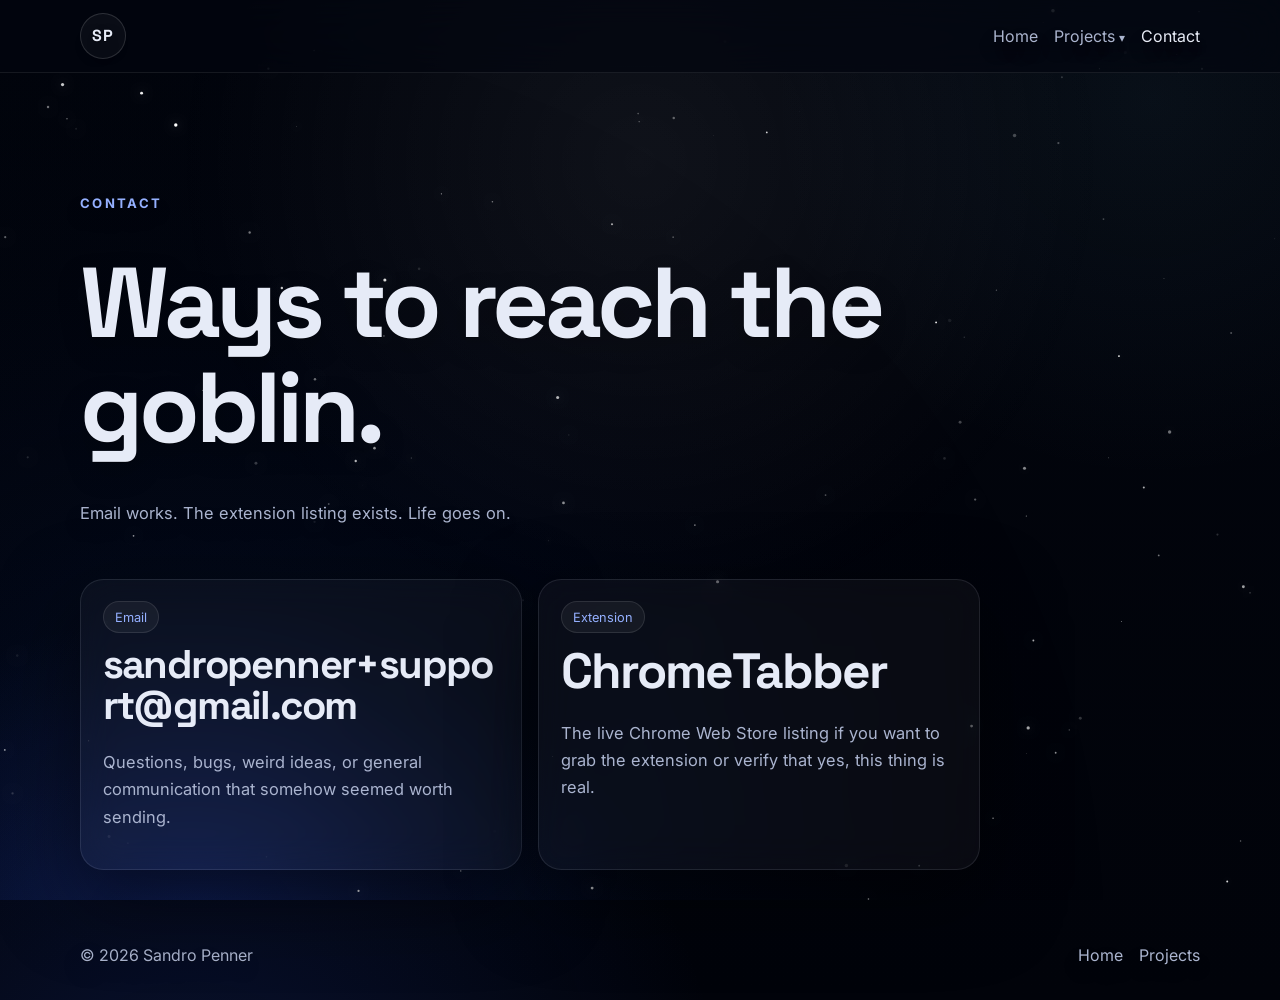
==== contact/index.html @ 6bff9b5a "Import current site" ====
<!DOCTYPE html>
<html lang="en">
<head>
  <meta charset="UTF-8">
  <meta name="viewport" content="width=device-width, initial-scale=1.0">
  <title>Contact — Sandro Penner</title>
  <meta name="description" content="Useful ways to contact Sandro Penner without pretending this is a corporate brochure.">
  <meta property="og:title" content="Contact — Sandro Penner">
  <meta property="og:description" content="Useful ways to contact Sandro Penner without pretending this is a corporate brochure.">
  <meta property="og:type" content="website">
  <meta property="og:url" content="https://sandropenner.com/contact/">
  <meta property="og:image" content="https://sandropenner.com/og-preview.png">
  <meta name="twitter:card" content="summary_large_image">
  <meta name="twitter:title" content="Contact — Sandro Penner">
  <meta name="twitter:description" content="Useful ways to contact Sandro Penner without pretending this is a corporate brochure.">
  <meta name="twitter:image" content="https://sandropenner.com/og-preview.png">
  <link rel="preconnect" href="https://fonts.googleapis.com">
  <link rel="preconnect" href="https://fonts.gstatic.com" crossorigin>
  <link href="https://fonts.googleapis.com/css2?family=Inter:wght@400;500;600;700;800&family=Space+Grotesk:wght@500;700&display=swap" rel="stylesheet">
  <link rel="stylesheet" href="/styles.css">
</head>
<body data-page="contact">
  <canvas id="starfield" aria-hidden="true"></canvas>
  <header class="site-header">
    <div class="container nav-wrap">
      <a class="brand" href="/" aria-label="Home">SP</a>
      <nav class="site-nav" aria-label="Primary navigation">
        <a href="/">Home</a>
        <div class="nav-item nav-item-menu">
          <a href="/projects/">Projects <span class="nav-caret">▾</span></a>
          <div class="nav-submenu glass" role="menu" aria-label="Project links">
            <a href="/projects/" role="menuitem">All projects</a>
            <a href="https://chromewebstore.google.com/detail/chrometabber/kibjlehehmdhligjmbafacbnnipnlppj" target="_blank" rel="noreferrer" role="menuitem">ChromeTabber ↗</a>
            <a href="/snek/" role="menuitem">Snek</a>
          </div>
        </div>
        <a href="/contact/" aria-current="page">Contact</a>
      </nav>
    </div>
  </header>
  <main class="contact-main">
    <section class="container page-intro compact-intro page-copy-shadow contact-intro">
      <p class="eyebrow">Contact</p>
      <h1>Ways to reach the goblin.</h1>
      <p class="hero-copy narrow" data-rotate-options="Email works. The extension listing exists. Life goes on.||Still no contact form. We are not doing enterprise theater here.||If something broke, got weird, or sounded funny, email is the move.">Email works. The extension listing exists. Life goes on.</p>
    </section>
    <section class="container section-stack contact-stack-tight">
      <div class="contact-grid single-focus">
        <a class="glass-inset contact-card contact-card-email" href="mailto:sandropenner+support@gmail.com">
          <span class="preview-tag">Email</span>
          <h2>sandropenner+support@gmail.com</h2>
          <p>Questions, bugs, weird ideas, or general communication that somehow seemed worth sending.</p>
        </a>
        <a class="glass-inset contact-card" href="https://chromewebstore.google.com/detail/chrometabber/kibjlehehmdhligjmbafacbnnipnlppj" target="_blank" rel="noreferrer">
          <span class="preview-tag">Extension</span>
          <h2>ChromeTabber</h2>
          <p>The live Chrome Web Store listing if you want to grab the extension or verify that yes, this thing is real.</p>
        </a>
      </div>
    </section>
  </main>
  <footer class="site-footer">
    <div class="container footer-wrap">
      <p>© <span id="year"></span> Sandro Penner</p>
      <div class="footer-links"><a href="/">Home</a><a href="/projects/">Projects</a></div>
    </div>
  </footer>
  <script src="/scripts.js"></script>
</body>
</html>
---- styles.css ----
:root {
  --bg: #02050d;
  --bg-deep: #01030a;
  --panel: rgba(9, 14, 29, 0.78);
  --panel-strong: rgba(11, 18, 34, 0.9);
  --panel-soft: rgba(195, 208, 240, 0.045);
  --panel-border: rgba(214, 224, 245, 0.11);
  --text: #e6ebf7;
  --muted: #aab4cf;
  --accent: #94b0ff;
  --accent-2: #69c8e8;
  --success: #87f3ab;
  --danger: #ff7d98;
  --shadow: 0 28px 80px rgba(0, 0, 0, 0.5);
  --container: 1120px;
  --radius-lg: 1.8rem;
  --radius-md: 1.2rem;
  --transition: 180ms ease;
}

*,
*::before,
*::after {
  box-sizing: border-box;
}

html {
  scroll-behavior: smooth;
}

html,
body {
  min-height: 100%;
  color-scheme: dark;
}

body {
  margin: 0;
  min-height: 100vh;
  display: flex;
  flex-direction: column;
  font-family: "Inter", Arial, sans-serif;
  color: var(--text);
  background:
    radial-gradient(circle at 15% 115%, rgba(35, 67, 182, 0.22), transparent 34%),
    radial-gradient(circle at 90% 10%, rgba(92, 153, 182, 0.07), transparent 26%),
    linear-gradient(180deg, var(--bg) 0%, var(--bg-deep) 100%);
  line-height: 1.65;
}

body::after {
  content: "";
  position: fixed;
  inset: 0;
  background: radial-gradient(circle at 50% 18%, rgba(255, 255, 255, 0.06), transparent 48%);
  pointer-events: none;
  z-index: -1;
}

a,
button,
input {
  font: inherit;
}

img,
canvas {
  display: block;
}

img {
  max-width: 100%;
}

button {
  border: 0;
  cursor: pointer;
}

canvas {
  max-width: 100%;
}

main {
  flex: 1 0 auto;
  padding: 4.5rem 0 3rem;
}

#starfield {
  position: fixed;
  inset: 0;
  width: 100%;
  height: 100%;
  z-index: -2;
}

.container {
  width: min(calc(100% - 2rem), var(--container));
  margin: 0 auto;
}

.glass,
.glass-inset {
  border: 1px solid var(--panel-border);
  box-shadow: var(--shadow);
  backdrop-filter: blur(18px);
}

.glass {
  background: var(--panel);
}

.glass-inset {
  background: rgba(255, 255, 255, 0.035);
}

.site-header {
  position: sticky;
  top: 0;
  z-index: 20;
  border-bottom: 1px solid rgba(255, 255, 255, 0.08);
  background: rgba(3, 6, 16, 0.62);
  backdrop-filter: blur(20px);
}

.nav-wrap,
.footer-wrap {
  display: flex;
  align-items: center;
  justify-content: space-between;
  gap: 1rem;
}

.nav-wrap {
  min-height: 4.5rem;
}

.brand {
  display: inline-grid;
  place-items: center;
  width: 2.9rem;
  height: 2.9rem;
  border-radius: 999px;
  border: 1px solid rgba(255, 255, 255, 0.14);
  background: rgba(255, 255, 255, 0.04);
  color: var(--text);
  text-decoration: none;
  font-family: "Space Grotesk", sans-serif;
  font-weight: 700;
  letter-spacing: 0.08em;
  transition: transform var(--transition), border-color var(--transition), background-color var(--transition);
}

.brand:hover,
.brand:focus-visible {
  transform: translateY(-1px);
  border-color: rgba(255, 255, 255, 0.28);
  background: rgba(255, 255, 255, 0.08);
}

.brand,
.site-nav a,
.page-copy-shadow,
.page-copy-shadow h1,
.page-copy-shadow h2,
.page-copy-shadow p,
.page-copy-shadow .eyebrow,
.site-footer p,
.site-footer a {
  text-shadow: 0 1px 0 rgba(0,0,0,0.35), 0 10px 28px rgba(0, 0, 0, 0.24);
}

.nav-item-menu::after {
  content: "";
  position: absolute;
  left: -0.35rem;
  right: -0.35rem;
  top: 100%;
  height: 1rem;
}

.site-nav {
  display: flex;
  flex-wrap: wrap;
  align-items: center;
  gap: 1rem;
}

.site-nav > a,
.site-nav .nav-item > a,
.site-footer a {
  color: var(--muted);
  text-decoration: none;
  transition: color var(--transition);
}

.site-nav a:hover,
.site-nav a:focus-visible,
.site-footer a:hover,
.site-footer a:focus-visible,
.nav-item:hover > a,
.nav-item:focus-within > a {
  color: var(--text);
}

.site-nav a[aria-current="page"] {
  color: var(--text);
}

.nav-item {
  position: relative;
  display: flex;
  align-items: center;
}

.nav-caret {
  font-size: 0.72rem;
}

.nav-submenu {
  position: absolute;
  top: calc(100% + 0.16rem);
  left: 0;
  min-width: 15rem;
  padding: 0.55rem;
  border-radius: 1rem;
  display: grid;
  gap: 0.2rem;
  opacity: 0;
  pointer-events: none;
  transform: translateY(8px);
  transition: opacity var(--transition), transform var(--transition);
}

.nav-submenu a {
  display: block;
  padding: 0.6rem 0.75rem;
  border-radius: 0.8rem;
  color: var(--muted);
  text-decoration: none;
}

.nav-submenu a:hover,
.nav-submenu a:focus-visible {
  background: rgba(255, 255, 255, 0.05);
  color: var(--text);
}

.nav-item-menu:hover .nav-submenu,
.nav-item-menu:focus-within .nav-submenu,
.nav-item-menu.nav-open .nav-submenu {
  opacity: 1;
  pointer-events: auto;
  transform: translateY(0);
}

.hero,
.page-intro {
  display: grid;
  gap: 1.5rem;
  align-items: center;
  padding: 3rem 0 4.5rem;
}

.hero {
  grid-template-columns: minmax(0, 1.35fr) minmax(280px, 0.75fr);
}

.hero-home {
  min-height: calc(100vh - 10rem);
}

.hero-copy-block,
.hero-panel,
.section-card,
.project-shell,
.portal-card {
  border-radius: var(--radius-lg);
}

.hero-panel,
.section-card,
.project-shell {
  padding: 1.5rem;
}

.eyebrow,
.panel-label {
  margin: 0 0 0.8rem;
  color: var(--accent);
  font-size: 0.82rem;
  font-weight: 700;
  letter-spacing: 0.18em;
  text-transform: uppercase;
}

.panel-label {
  font-size: 0.72rem;
}

h1,
h2,
h3,
p,
ul {
  margin-top: 0;
}

h1,
h2,
h3 {
  font-family: "Space Grotesk", sans-serif;
  line-height: 1.05;
  letter-spacing: -0.04em;
}

h1 {
  margin-bottom: 1rem;
  font-size: clamp(3.15rem, 10vw, 6.2rem);
}

h2 {
  margin-bottom: 0.65rem;
  font-size: clamp(2rem, 4.5vw, 3.1rem);
}

h3 {
  margin-bottom: 0.65rem;
  font-size: 1.3rem;
}

.hero-copy,
.section-card p,
.project-shell p,
.preview-card p,
.side-card p,
.portal-card p,
.contact-card p {
  color: var(--muted);
  font-size: 1.03rem;
}

.hero-copy.narrow {
  max-width: 44rem;
}

.hero-actions,
.control-row,
.pill-row,
.name-row,
.contact-preview-row {
  display: flex;
  flex-wrap: wrap;
  gap: 0.85rem;
}

.button {
  display: inline-flex;
  align-items: center;
  justify-content: center;
  min-height: 3rem;
  padding: 0.82rem 1.1rem;
  border-radius: 999px;
  border: 1px solid rgba(255, 255, 255, 0.12);
  text-decoration: none;
  transition: transform var(--transition), background-color var(--transition), border-color var(--transition), color var(--transition);
}

.button:hover,
.button:focus-visible {
  transform: translateY(-1px);
}

.button-primary {
  background: linear-gradient(135deg, var(--accent), var(--accent-2));
  color: #05101d;
  font-weight: 700;
}

.button-secondary {
  background: rgba(255, 255, 255, 0.04);
  color: var(--text);
}

.section-stack {
  margin-bottom: 1.5rem;
}

.section-heading {
  margin-bottom: 1.35rem;
}

.section-heading.compact {
  margin-bottom: 1rem;
}

.two-col,
.project-layout,
.notes-grid,
.project-preview-grid,
.project-portal-grid,
.contact-grid {
  display: grid;
  gap: 1rem;
}

.two-col {
  grid-template-columns: repeat(2, minmax(0, 1fr));
}

.relaxed-copy p {
  margin-bottom: 0;
}

.project-preview-grid {
  grid-template-columns: repeat(2, minmax(0, 1fr));
}

.preview-card,
.portal-card,
.contact-card {
  display: flex;
  flex-direction: column;
  gap: 0.75rem;
  padding: 1.35rem;
  border-radius: 1.45rem;
  color: inherit;
  text-decoration: none;
  transition: transform var(--transition), border-color var(--transition), background-color var(--transition);
}

.preview-card:hover,
.preview-card:focus-visible,
.portal-card:hover,
.portal-card:focus-visible,
.contact-card:hover,
.contact-card:focus-visible {
  transform: translateY(-3px);
  border-color: rgba(255, 255, 255, 0.2);
  background: rgba(16, 22, 42, 0.86);
}

.preview-feature {
  background:
    linear-gradient(180deg, rgba(143, 178, 255, 0.12), rgba(255, 255, 255, 0.04)),
    var(--panel);
}

.preview-tag,
.preview-link,
.portal-link,
.pill {
  display: inline-flex;
  align-items: center;
  width: fit-content;
  border-radius: 999px;
}

.preview-tag,
.pill {
  padding: 0.28rem 0.7rem;
  border: 1px solid rgba(255, 255, 255, 0.1);
  color: var(--accent);
  background: rgba(255, 255, 255, 0.05);
  font-size: 0.8rem;
}

.preview-link,
.portal-link {
  margin-top: auto;
  color: var(--text);
  font-weight: 600;
}

.hero-panel {
  padding: 1.45rem;
}

.stat-list,
.detail-list {
  margin: 0;
  padding-left: 1.15rem;
}

.tight-list li + li {
  margin-top: 0.3rem;
}

.stat-list {
  list-style: none;
  padding-left: 0;
}

.stat-list li {
  display: flex;
  justify-content: space-between;
  gap: 1rem;
  padding: 0.8rem 0;
  border-bottom: 1px solid rgba(255, 255, 255, 0.08);
}

.stat-list li:last-child {
  border-bottom: 0;
  padding-bottom: 0;
}

.stat-list span {
  color: var(--muted);
}

.stat-list strong {
  font-size: 0.95rem;
  text-align: right;
}

.preview-art,
.portal-art {
  position: relative;
  overflow: hidden;
  border-radius: 1.15rem;
  border: 1px solid rgba(255, 255, 255, 0.08);
  background: rgba(255, 255, 255, 0.03);
}

.preview-darken::after {
  content: "";
  position: absolute;
  inset: 0;
  background: linear-gradient(180deg, rgba(2, 6, 16, 0.04), rgba(2, 6, 16, 0.28));
  pointer-events: none;
}

.preview-darken img {
  filter: brightness(0.62) saturate(0.82) contrast(1.05);
}

.frame-art img {
  width: 100%;
  height: 100%;
  object-fit: cover;
}

.preview-art {
  aspect-ratio: 16 / 9;
}

.large-art {
  aspect-ratio: 16 / 10;
}

.contact-preview-row {
  align-items: center;
  justify-content: space-between;
}

.slim-card {
  padding-block: 1.3rem;
}

.project-portal-grid {
  grid-template-columns: repeat(2, minmax(0, 1fr));
}

.portal-card {
  min-height: 100%;
}

.portal-copy {
  display: flex;
  flex-direction: column;
  gap: 0.7rem;
  height: 100%;
}


.contact-card h2 {
  max-width: 100%;
  overflow-wrap: anywhere;
  word-break: break-word;
}

.contact-card-email h2 {
  font-size: clamp(1.65rem, 4vw, 2.5rem);
  line-height: 1.02;
}

.snek-shell {
  display: grid;
  gap: 1rem;
}

.name-card {
  display: grid;
  grid-template-columns: minmax(0, 1fr) minmax(280px, 420px);
  gap: 1rem;
  align-items: end;
}

.name-card .name-row {
  align-items: stretch;
}

#name-note[data-state="error"] {
  color: var(--danger);
}

.project-side-slim {
  grid-template-columns: 1fr;
}

.leaderboard-card {
  height: 100%;
  display: grid;
  grid-template-rows: auto 1fr;
}

.why-card {
  margin-top: 0;
}

.project-shell {
  padding: 1.4rem;
}

.project-layout {
  grid-template-columns: minmax(0, 1.5fr) minmax(280px, 0.85fr);
  align-items: stretch;
}

.game-panel,
.side-card,
.note-card {
  border-radius: var(--radius-md);
}

.game-panel {
  height: 100%;
  padding: 1rem;
}

.game-topbar {
  display: grid;
  grid-template-columns: repeat(4, minmax(0, 1fr));
  gap: 0.75rem;
  margin-bottom: 1rem;
}

.game-stat {
  padding: 0.8rem;
  border-radius: 1rem;
  background: rgba(255, 255, 255, 0.045);
  border: 1px solid rgba(255, 255, 255, 0.08);
}

.game-stat span {
  display: block;
  margin-bottom: 0.28rem;
  color: var(--muted);
  font-size: 0.78rem;
  letter-spacing: 0.08em;
  text-transform: uppercase;
}

.game-stat strong {
  font-family: "Space Grotesk", sans-serif;
  font-size: 1rem;
}

.canvas-shell {
  position: relative;
  overflow: hidden;
  display: block;
  border-radius: 1.25rem;
  border: 1px solid rgba(255, 255, 255, 0.1);
  background:
    radial-gradient(circle at top left, rgba(120, 150, 255, 0.08), transparent 38%),
    #050c18;
  aspect-ratio: 4 / 3;
  margin-bottom: 1rem;
}

#snake-canvas {
  display: block;
  width: 100%;
  height: 100%;
  image-rendering: pixelated;
}

.scanlines {
  position: absolute;
  inset: 0;
  background: repeating-linear-gradient(
    to bottom,
    rgba(255, 255, 255, 0.02),
    rgba(255, 255, 255, 0.02) 1px,
    transparent 1px,
    transparent 4px
  );
  mix-blend-mode: soft-light;
  pointer-events: none;
}

.project-side {
  display: grid;
  gap: 1rem;
  height: 100%;
}

.side-card {
  padding: 1rem;
}

.name-row input {
  width: 100%;
  min-height: 3rem;
  padding: 0.75rem 0.95rem;
  border-radius: 0.95rem;
  border: 1px solid rgba(255, 255, 255, 0.12);
  background: rgba(3, 7, 16, 0.86);
  color: var(--text);
}

.small-note {
  margin-bottom: 0;
  font-size: 0.92rem;
}

.leaderboard {
  display: grid;
  gap: 0.65rem;
  align-content: start;
}

.leaderboard-fill {
  min-height: 100%;
}

.score-row {
  display: grid;
  grid-template-columns: 2rem 1fr auto;
  gap: 0.75rem;
  align-items: center;
  padding: 0.7rem 0.8rem;
  border-radius: 0.95rem;
  background: rgba(255, 255, 255, 0.04);
  border: 1px solid rgba(255, 255, 255, 0.08);
}

.score-rank {
  color: var(--accent);
  font-weight: 700;
}

.score-name {
  overflow: hidden;
  text-overflow: ellipsis;
  white-space: nowrap;
}

.score-value {
  font-family: "Space Grotesk", sans-serif;
}

.mobile-pad {
  display: none;
  grid-template-columns: repeat(3, minmax(4.25rem, 1fr));
  grid-template-rows: repeat(2, 4.25rem);
  gap: 0.6rem;
  margin-top: 1rem;
}

.mobile-pad button {
  border-radius: 1rem;
  background: rgba(255, 255, 255, 0.06);
  color: var(--text);
  border: 1px solid rgba(255, 255, 255, 0.12);
  font-size: 1.4rem;
}

#m-up { grid-column: 2; }
#m-left { grid-column: 1; grid-row: 2; }
#m-down { grid-column: 2; grid-row: 2; }
#m-right { grid-column: 3; grid-row: 2; }

.contact-grid {
  grid-template-columns: repeat(2, minmax(0, 1fr));
}

.single-focus {
  max-width: 900px;
}

.contact-main {
  display: grid;
  align-content: center;
}

.contact-stack-tight {
  margin-bottom: 0.5rem;
}

.contact-intro {
  padding-bottom: 2.2rem;
}

.footer-links {
  display: flex;
  flex-wrap: wrap;
  gap: 1rem;
}

.site-footer {
  padding: 1rem 0 2rem;
  flex-shrink: 0;
}

.site-footer p {
  margin-bottom: 0;
  color: var(--muted);
}

input:focus-visible,
button:focus-visible,
a:focus-visible {
  outline: 2px solid rgba(143, 178, 255, 0.85);
  outline-offset: 3px;
}

@media (max-width: 980px) {
  .hero,
  .project-layout,
  .project-preview-grid,
  .project-portal-grid,
  .two-col,
  .contact-grid {
    grid-template-columns: 1fr;
  }

  .hero {
    padding-top: 2rem;
  }

  .hero-home {
    min-height: auto;
  }

  .game-topbar {
    grid-template-columns: repeat(2, minmax(0, 1fr));
  }

  .contact-main {
    align-content: start;
  }

  .mobile-pad {
    display: grid;
  }
}

@media (max-width: 680px) {
  main {
    padding-top: 3rem;
  }

  .nav-wrap,
  .footer-wrap,
  .contact-preview-row {
    flex-direction: column;
    align-items: flex-start;
  }

  .site-nav {
    gap: 0.75rem;
    align-items: flex-start;
  }

  .nav-item-menu::after {
    display: none;
  }

  .nav-submenu {
    position: static;
    min-width: 0;
    margin-top: 0.4rem;
    opacity: 1;
    pointer-events: auto;
    transform: none;
    display: none;
  }

  .nav-item-menu:hover .nav-submenu,
  .nav-item-menu:focus-within .nav-submenu {
    display: grid;
  }

  .hero-panel,
  .section-card,
  .project-shell,
  .portal-card,
  .preview-card,
  .contact-card {
    padding: 1.15rem;
    border-radius: 1.35rem;
  }

  .button,
  .name-row input {
    width: 100%;
  }

  .name-card,
  .name-row {
    display: grid;
    grid-template-columns: 1fr;
  }

  .contact-card-email h2 {
    font-size: clamp(1.4rem, 7vw, 2rem);
  }
}
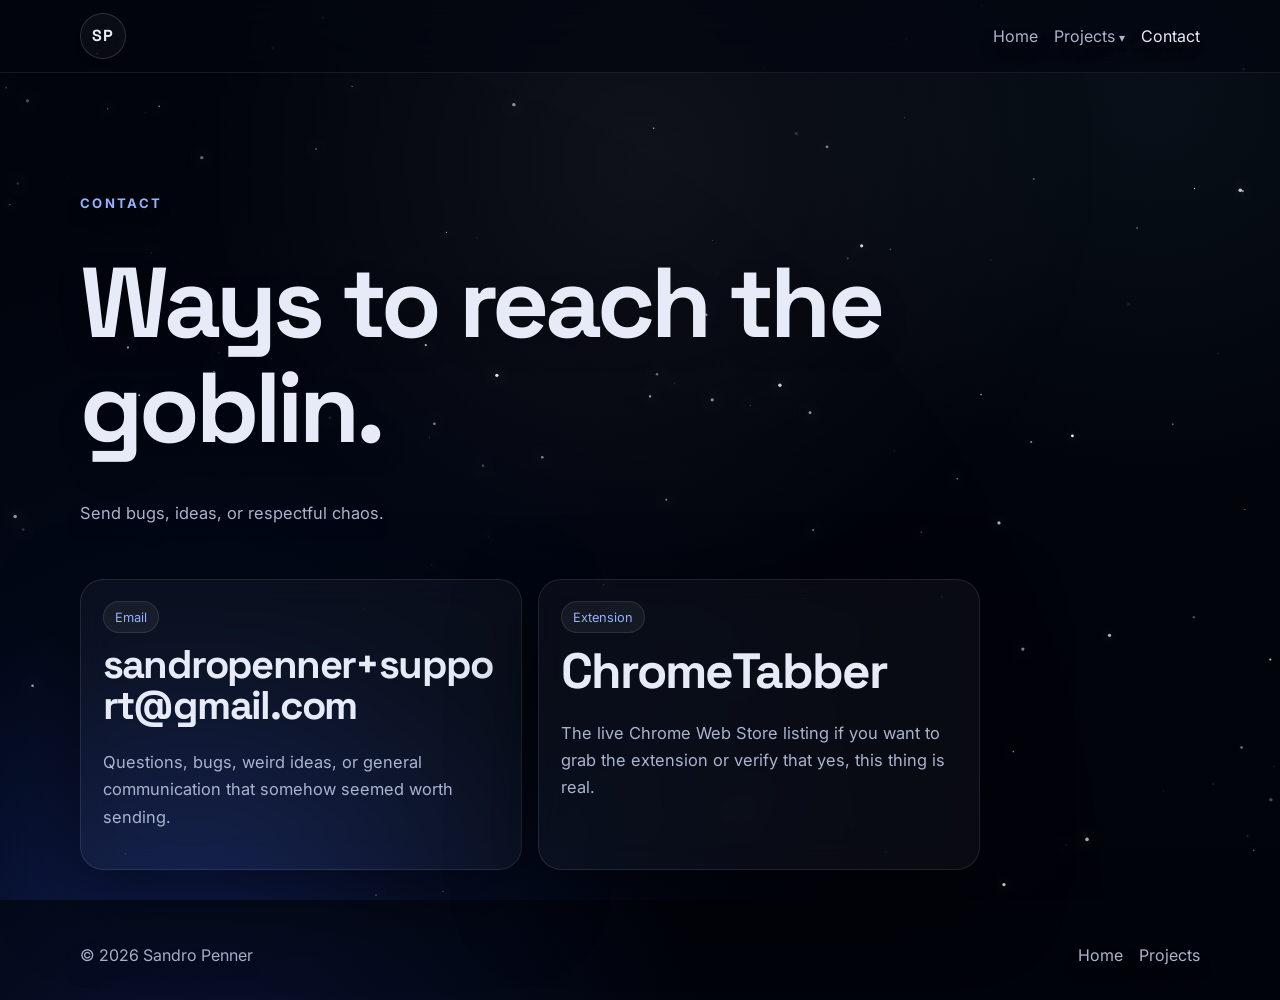
==== commit ebde3c5b: "Refactor site scripts/styles, fix per-name local best scores, and add lightweight smoke checks" ====
--- a/contact/index.html
+++ b/contact/index.html
@@ -17,7 +17,8 @@
   <link rel="preconnect" href="https://fonts.googleapis.com">
   <link rel="preconnect" href="https://fonts.gstatic.com" crossorigin>
   <link href="https://fonts.googleapis.com/css2?family=Inter:wght@400;500;600;700;800&family=Space+Grotesk:wght@500;700&display=swap" rel="stylesheet">
-  <link rel="stylesheet" href="/styles.css">
+  <link rel="stylesheet" href="/css/base.css">
+  <link rel="stylesheet" href="/css/site.css">
 </head>
 <body data-page="contact">
   <canvas id="starfield" aria-hidden="true"></canvas>
@@ -65,6 +66,8 @@
       <div class="footer-links"><a href="/">Home</a><a href="/projects/">Projects</a></div>
     </div>
   </footer>
-  <script src="/scripts.js"></script>
+  <script src="/js/starfield.js" defer></script>
+  <script src="/js/rotating-text.js" defer></script>
+  <script src="/js/core.js" defer></script>
 </body>
-</html>+</html>
--- a/css/base.css
+++ b/css/base.css
@@ -0,0 +1,115 @@
+:root {
+  --bg: #02050d;
+  --bg-deep: #01030a;
+  --panel: rgba(9, 14, 29, 0.78);
+  --panel-strong: rgba(11, 18, 34, 0.9);
+  --panel-soft: rgba(195, 208, 240, 0.045);
+  --panel-border: rgba(214, 224, 245, 0.11);
+  --text: #e6ebf7;
+  --muted: #aab4cf;
+  --accent: #94b0ff;
+  --accent-2: #69c8e8;
+  --success: #87f3ab;
+  --danger: #ff7d98;
+  --shadow: 0 28px 80px rgba(0, 0, 0, 0.5);
+  --container: 1120px;
+  --radius-lg: 1.8rem;
+  --radius-md: 1.2rem;
+  --transition: 180ms ease;
+}
+
+*,
+*::before,
+*::after {
+  box-sizing: border-box;
+}
+
+html {
+  scroll-behavior: smooth;
+}
+
+html,
+body {
+  min-height: 100%;
+  color-scheme: dark;
+}
+
+body {
+  margin: 0;
+  min-height: 100vh;
+  display: flex;
+  flex-direction: column;
+  font-family: "Inter", Arial, sans-serif;
+  color: var(--text);
+  background:
+    radial-gradient(circle at 15% 115%, rgba(35, 67, 182, 0.22), transparent 34%),
+    radial-gradient(circle at 90% 10%, rgba(92, 153, 182, 0.07), transparent 26%),
+    linear-gradient(180deg, var(--bg) 0%, var(--bg-deep) 100%);
+  line-height: 1.65;
+}
+
+body::after {
+  content: "";
+  position: fixed;
+  inset: 0;
+  background: radial-gradient(circle at 50% 18%, rgba(255, 255, 255, 0.06), transparent 48%);
+  pointer-events: none;
+  z-index: -1;
+}
+
+a,
+button,
+input {
+  font: inherit;
+}
+
+img,
+canvas {
+  display: block;
+}
+
+img {
+  max-width: 100%;
+}
+
+button {
+  border: 0;
+  cursor: pointer;
+}
+
+canvas {
+  max-width: 100%;
+}
+
+main {
+  flex: 1 0 auto;
+  padding: 4.5rem 0 3rem;
+}
+
+#starfield {
+  position: fixed;
+  inset: 0;
+  width: 100%;
+  height: 100%;
+  z-index: -2;
+}
+
+.container {
+  width: min(calc(100% - 2rem), var(--container));
+  margin: 0 auto;
+}
+
+.glass,
+.glass-inset {
+  border: 1px solid var(--panel-border);
+  box-shadow: var(--shadow);
+  backdrop-filter: blur(18px);
+}
+
+.glass {
+  background: var(--panel);
+}
+
+.glass-inset {
+  background: rgba(255, 255, 255, 0.035);
+}
--- a/css/site.css
+++ b/css/site.css
@@ -0,0 +1,591 @@
+.site-header {
+  position: sticky;
+  top: 0;
+  z-index: 20;
+  border-bottom: 1px solid rgba(255, 255, 255, 0.08);
+  background: rgba(3, 6, 16, 0.62);
+  backdrop-filter: blur(20px);
+}
+
+.nav-wrap,
+.footer-wrap {
+  display: flex;
+  align-items: center;
+  justify-content: space-between;
+  gap: 1rem;
+}
+
+.nav-wrap {
+  min-height: 4.5rem;
+}
+
+.brand {
+  display: inline-grid;
+  place-items: center;
+  width: 2.9rem;
+  height: 2.9rem;
+  border-radius: 999px;
+  border: 1px solid rgba(255, 255, 255, 0.14);
+  background: rgba(255, 255, 255, 0.04);
+  color: var(--text);
+  text-decoration: none;
+  font-family: "Space Grotesk", sans-serif;
+  font-weight: 700;
+  letter-spacing: 0.08em;
+  transition: transform var(--transition), border-color var(--transition), background-color var(--transition);
+}
+
+.brand:hover,
+.brand:focus-visible {
+  transform: translateY(-1px);
+  border-color: rgba(255, 255, 255, 0.28);
+  background: rgba(255, 255, 255, 0.08);
+}
+
+.brand,
+.site-nav a,
+.page-copy-shadow,
+.page-copy-shadow h1,
+.page-copy-shadow h2,
+.page-copy-shadow p,
+.page-copy-shadow .eyebrow,
+.site-footer p,
+.site-footer a {
+  text-shadow: 0 1px 0 rgba(0,0,0,0.35), 0 10px 28px rgba(0, 0, 0, 0.24);
+}
+
+.nav-item-menu::after {
+  content: "";
+  position: absolute;
+  left: -0.35rem;
+  right: -0.35rem;
+  top: 100%;
+  height: 1rem;
+}
+
+.site-nav {
+  display: flex;
+  flex-wrap: wrap;
+  align-items: center;
+  gap: 1rem;
+}
+
+.site-nav > a,
+.site-nav .nav-item > a,
+.site-footer a {
+  color: var(--muted);
+  text-decoration: none;
+  transition: color var(--transition);
+}
+
+.site-nav a:hover,
+.site-nav a:focus-visible,
+.site-footer a:hover,
+.site-footer a:focus-visible,
+.nav-item:hover > a,
+.nav-item:focus-within > a {
+  color: var(--text);
+}
+
+.site-nav a[aria-current="page"] {
+  color: var(--text);
+}
+
+.nav-item {
+  position: relative;
+  display: flex;
+  align-items: center;
+}
+
+.nav-caret {
+  font-size: 0.72rem;
+}
+
+.nav-submenu {
+  position: absolute;
+  top: calc(100% + 0.16rem);
+  left: 0;
+  min-width: 15rem;
+  padding: 0.55rem;
+  border-radius: 1rem;
+  display: grid;
+  gap: 0.2rem;
+  opacity: 0;
+  pointer-events: none;
+  transform: translateY(8px);
+  transition: opacity var(--transition), transform var(--transition);
+}
+
+.nav-submenu a {
+  display: block;
+  padding: 0.6rem 0.75rem;
+  border-radius: 0.8rem;
+  color: var(--muted);
+  text-decoration: none;
+}
+
+.nav-submenu a:hover,
+.nav-submenu a:focus-visible {
+  background: rgba(255, 255, 255, 0.05);
+  color: var(--text);
+}
+
+.nav-item-menu:hover .nav-submenu,
+.nav-item-menu:focus-within .nav-submenu,
+.nav-item-menu.nav-open .nav-submenu {
+  opacity: 1;
+  pointer-events: auto;
+  transform: translateY(0);
+}
+
+.hero,
+.page-intro {
+  display: grid;
+  gap: 1.5rem;
+  align-items: center;
+  padding: 3rem 0 4.5rem;
+}
+
+.hero {
+  grid-template-columns: minmax(0, 1.35fr) minmax(280px, 0.75fr);
+}
+
+.hero-home {
+  min-height: calc(100vh - 10rem);
+}
+
+.hero-copy-block,
+.hero-panel,
+.section-card,
+.project-shell,
+.portal-card {
+  border-radius: var(--radius-lg);
+}
+
+.hero-panel,
+.section-card,
+.project-shell {
+  padding: 1.5rem;
+}
+
+.eyebrow,
+.panel-label {
+  margin: 0 0 0.8rem;
+  color: var(--accent);
+  font-size: 0.82rem;
+  font-weight: 700;
+  letter-spacing: 0.18em;
+  text-transform: uppercase;
+}
+
+.panel-label {
+  font-size: 0.72rem;
+}
+
+h1,
+h2,
+h3,
+p,
+ul {
+  margin-top: 0;
+}
+
+h1,
+h2,
+h3 {
+  font-family: "Space Grotesk", sans-serif;
+  line-height: 1.05;
+  letter-spacing: -0.04em;
+}
+
+h1 {
+  margin-bottom: 1rem;
+  font-size: clamp(3.15rem, 10vw, 6.2rem);
+}
+
+h2 {
+  margin-bottom: 0.65rem;
+  font-size: clamp(2rem, 4.5vw, 3.1rem);
+}
+
+h3 {
+  margin-bottom: 0.65rem;
+  font-size: 1.3rem;
+}
+
+.hero-copy,
+.section-card p,
+.project-shell p,
+.preview-card p,
+.side-card p,
+.portal-card p,
+.contact-card p {
+  color: var(--muted);
+  font-size: 1.03rem;
+}
+
+.hero-copy.narrow {
+  max-width: 44rem;
+}
+
+.hero-actions,
+.control-row,
+.pill-row,
+.name-row,
+.contact-preview-row {
+  display: flex;
+  flex-wrap: wrap;
+  gap: 0.85rem;
+}
+
+.button {
+  display: inline-flex;
+  align-items: center;
+  justify-content: center;
+  min-height: 3rem;
+  padding: 0.82rem 1.1rem;
+  border-radius: 999px;
+  border: 1px solid rgba(255, 255, 255, 0.12);
+  text-decoration: none;
+  transition: transform var(--transition), background-color var(--transition), border-color var(--transition), color var(--transition);
+}
+
+.button:hover,
+.button:focus-visible {
+  transform: translateY(-1px);
+}
+
+.button-primary {
+  background: linear-gradient(135deg, var(--accent), var(--accent-2));
+  color: #05101d;
+  font-weight: 700;
+}
+
+.button-secondary {
+  background: rgba(255, 255, 255, 0.04);
+  color: var(--text);
+}
+
+.section-stack {
+  margin-bottom: 1.5rem;
+}
+
+.section-heading {
+  margin-bottom: 1.35rem;
+}
+
+.section-heading.compact {
+  margin-bottom: 1rem;
+}
+
+.two-col,
+.project-layout,
+.notes-grid,
+.project-preview-grid,
+.project-portal-grid,
+.contact-grid {
+  display: grid;
+  gap: 1rem;
+}
+
+.two-col {
+  grid-template-columns: repeat(2, minmax(0, 1fr));
+}
+
+.relaxed-copy p {
+  margin-bottom: 0;
+}
+
+.project-preview-grid {
+  grid-template-columns: repeat(2, minmax(0, 1fr));
+}
+
+.preview-card,
+.portal-card,
+.contact-card {
+  display: flex;
+  flex-direction: column;
+  gap: 0.75rem;
+  padding: 1.35rem;
+  border-radius: 1.45rem;
+  color: inherit;
+  text-decoration: none;
+  transition: transform var(--transition), border-color var(--transition), background-color var(--transition);
+}
+
+.preview-card:hover,
+.preview-card:focus-visible,
+.portal-card:hover,
+.portal-card:focus-visible,
+.contact-card:hover,
+.contact-card:focus-visible {
+  transform: translateY(-3px);
+  border-color: rgba(255, 255, 255, 0.2);
+  background: rgba(16, 22, 42, 0.86);
+}
+
+.preview-feature {
+  background:
+    linear-gradient(180deg, rgba(143, 178, 255, 0.12), rgba(255, 255, 255, 0.04)),
+    var(--panel);
+}
+
+.preview-tag,
+.preview-link,
+.portal-link,
+.pill {
+  display: inline-flex;
+  align-items: center;
+  width: fit-content;
+  border-radius: 999px;
+}
+
+.preview-tag,
+.pill {
+  padding: 0.28rem 0.7rem;
+  border: 1px solid rgba(255, 255, 255, 0.1);
+  color: var(--accent);
+  background: rgba(255, 255, 255, 0.05);
+  font-size: 0.8rem;
+}
+
+.preview-link,
+.portal-link {
+  margin-top: auto;
+  color: var(--text);
+  font-weight: 600;
+}
+
+.hero-panel {
+  padding: 1.45rem;
+}
+
+.stat-list,
+.detail-list {
+  margin: 0;
+  padding-left: 1.15rem;
+}
+
+.tight-list li + li {
+  margin-top: 0.3rem;
+}
+
+.stat-list {
+  list-style: none;
+  padding-left: 0;
+}
+
+.stat-list li {
+  display: flex;
+  justify-content: space-between;
+  gap: 1rem;
+  padding: 0.8rem 0;
+  border-bottom: 1px solid rgba(255, 255, 255, 0.08);
+}
+
+.stat-list li:last-child {
+  border-bottom: 0;
+  padding-bottom: 0;
+}
+
+.stat-list span {
+  color: var(--muted);
+}
+
+.stat-list strong {
+  font-size: 0.95rem;
+  text-align: right;
+}
+
+.preview-art,
+.portal-art {
+  position: relative;
+  overflow: hidden;
+  border-radius: 1.15rem;
+  border: 1px solid rgba(255, 255, 255, 0.08);
+  background: rgba(255, 255, 255, 0.03);
+}
+
+.preview-darken::after {
+  content: "";
+  position: absolute;
+  inset: 0;
+  background: linear-gradient(180deg, rgba(2, 6, 16, 0.04), rgba(2, 6, 16, 0.28));
+  pointer-events: none;
+}
+
+.preview-darken img {
+  filter: brightness(0.62) saturate(0.82) contrast(1.05);
+}
+
+.frame-art img {
+  width: 100%;
+  height: 100%;
+  object-fit: cover;
+}
+
+.preview-art {
+  aspect-ratio: 16 / 9;
+}
+
+.large-art {
+  aspect-ratio: 16 / 10;
+}
+
+.contact-preview-row {
+  align-items: center;
+  justify-content: space-between;
+}
+
+.slim-card {
+  padding-block: 1.3rem;
+}
+
+.project-portal-grid {
+  grid-template-columns: repeat(2, minmax(0, 1fr));
+}
+
+.portal-card {
+  min-height: 100%;
+}
+
+.portal-copy {
+  display: flex;
+  flex-direction: column;
+  gap: 0.7rem;
+  height: 100%;
+}
+
+
+.contact-card h2 {
+  max-width: 100%;
+  overflow-wrap: anywhere;
+  word-break: break-word;
+}
+
+.contact-card-email h2 {
+  font-size: clamp(1.65rem, 4vw, 2.5rem);
+  line-height: 1.02;
+}
+
+.contact-grid {
+  grid-template-columns: repeat(2, minmax(0, 1fr));
+}
+
+.single-focus {
+  max-width: 900px;
+}
+
+.contact-main {
+  display: grid;
+  align-content: center;
+}
+
+.contact-stack-tight {
+  margin-bottom: 0.5rem;
+}
+
+.contact-intro {
+  padding-bottom: 2.2rem;
+}
+
+.footer-links {
+  display: flex;
+  flex-wrap: wrap;
+  gap: 1rem;
+}
+
+.site-footer {
+  padding: 1rem 0 2rem;
+  flex-shrink: 0;
+}
+
+.site-footer p {
+  margin-bottom: 0;
+  color: var(--muted);
+}
+
+input:focus-visible,
+button:focus-visible,
+a:focus-visible {
+  outline: 2px solid rgba(143, 178, 255, 0.85);
+  outline-offset: 3px;
+}
+
+@media (max-width: 980px) {
+  .hero,
+  .project-layout,
+  .project-preview-grid,
+  .project-portal-grid,
+  .two-col,
+  .contact-grid {
+    grid-template-columns: 1fr;
+  }
+
+  .hero {
+    padding-top: 2rem;
+  }
+
+  .hero-home {
+    min-height: auto;
+  }
+
+  .contact-main {
+    align-content: start;
+  }
+
+}
+
+@media (max-width: 680px) {
+  main {
+    padding-top: 3rem;
+  }
+
+  .nav-wrap,
+  .footer-wrap,
+  .contact-preview-row {
+    flex-direction: column;
+    align-items: flex-start;
+  }
+
+  .site-nav {
+    gap: 0.75rem;
+    align-items: flex-start;
+  }
+
+  .nav-item-menu::after {
+    display: none;
+  }
+
+  .nav-submenu {
+    position: static;
+    min-width: 0;
+    margin-top: 0.4rem;
+    opacity: 1;
+    pointer-events: auto;
+    transform: none;
+    display: none;
+  }
+
+  .nav-item-menu:hover .nav-submenu,
+  .nav-item-menu:focus-within .nav-submenu {
+    display: grid;
+  }
+
+  .hero-panel,
+  .section-card,
+  .project-shell,
+  .portal-card,
+  .preview-card,
+  .contact-card {
+    padding: 1.15rem;
+    border-radius: 1.35rem;
+  }
+  .button {
+    width: 100%;
+  }
+
+  .contact-card-email h2 {
+    font-size: clamp(1.4rem, 7vw, 2rem);
+  }
+}
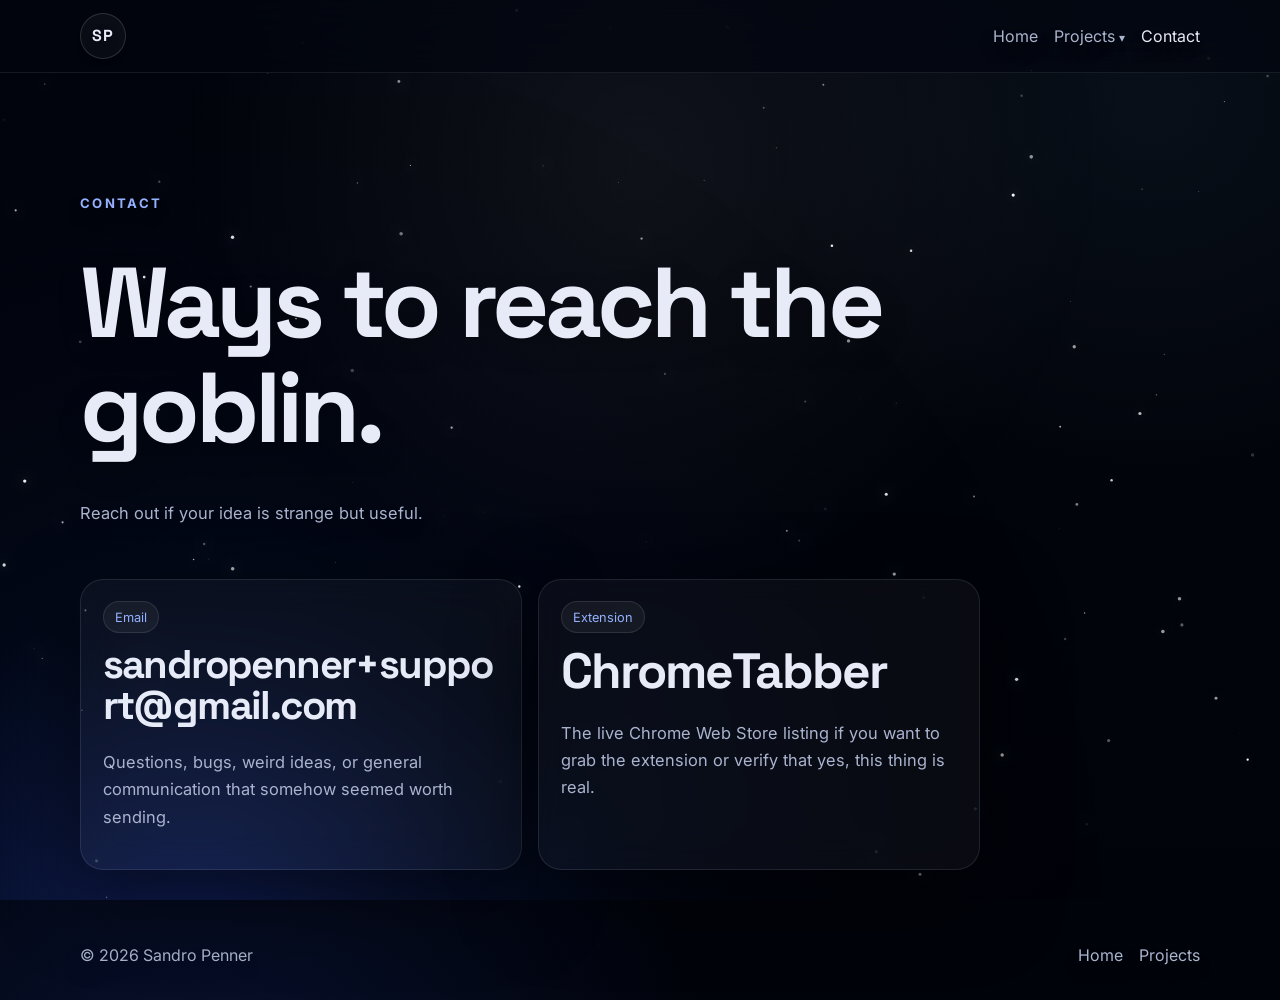
==== commit 11e03541: "Extract hero and Snek message data, expand message pools, and improve context-aware selection" ====
--- a/contact/index.html
+++ b/contact/index.html
@@ -67,6 +67,7 @@
     </div>
   </footer>
   <script src="/js/starfield.js" defer></script>
+  <script src="/js/data/hero-lines.js" defer></script>
   <script src="/js/rotating-text.js" defer></script>
   <script src="/js/core.js" defer></script>
 </body>
